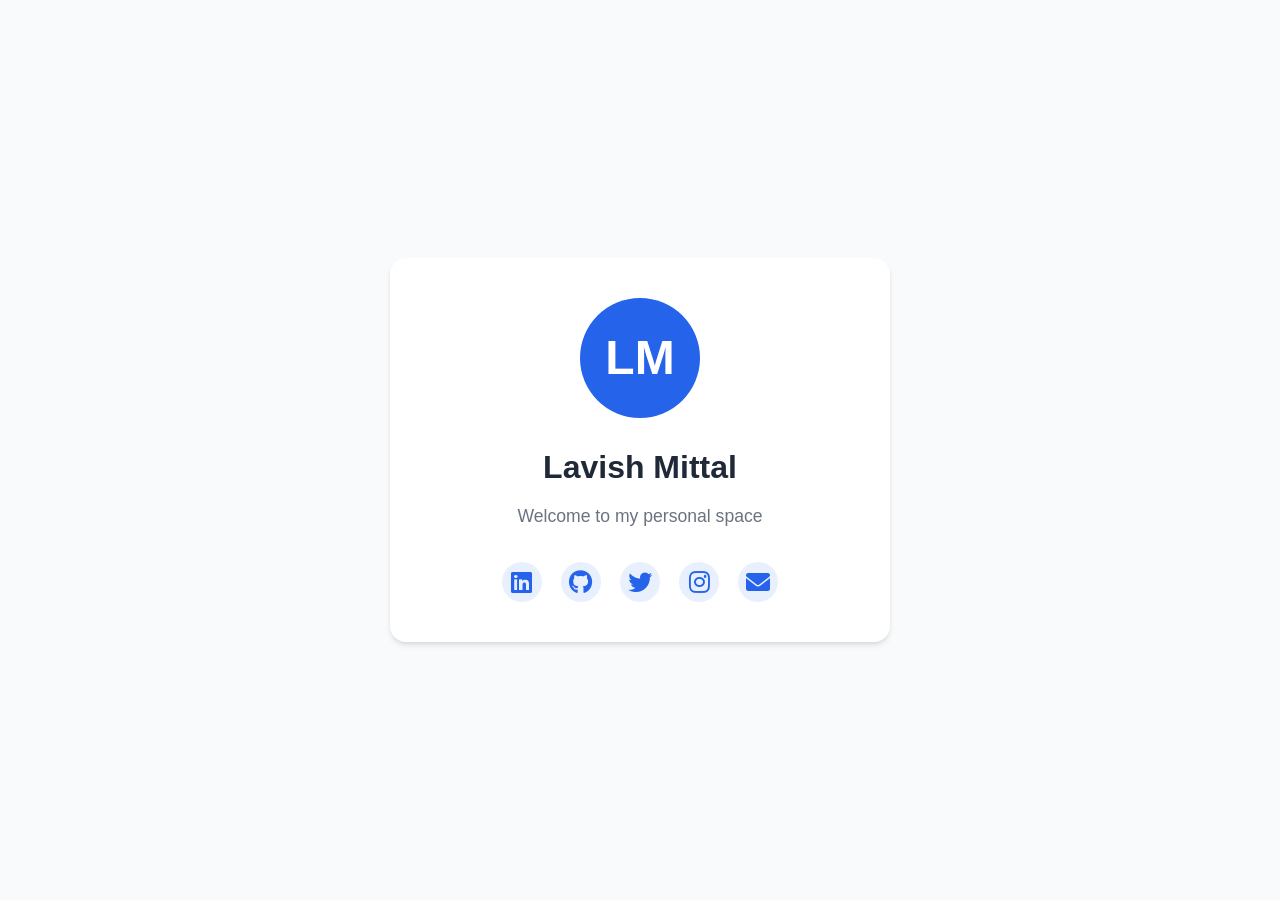
==== index.html @ 1aa544fd "Add files via upload" ====
<!DOCTYPE html>
<html lang="en">
<head>
    <meta charset="UTF-8">
    <meta name="viewport" content="width=device-width, initial-scale=1.0">
    <title>Lavish Mittal</title>
    <link rel="stylesheet" href="styles.css">
    <link rel="stylesheet" href="https://cdnjs.cloudflare.com/ajax/libs/font-awesome/6.0.0-beta3/css/all.min.css">
</head>
<body>
    <div class="container">
        <div class="profile">
            <div class="profile-pic">
                <!-- Add your profile picture here -->
                <div class="initials">LM</div>
            </div>
            <h1>Lavish Mittal</h1>
            <p class="tagline">Welcome to my personal space</p>
            
            <div class="social-links">
                <!-- Update these with your actual social media links -->
                <a href="https://linkedin.com/in/yourusername" target="_blank" class="social-link">
                    <i class="fab fa-linkedin"></i>
                </a>
                <a href="https://github.com/yourusername" target="_blank" class="social-link">
                    <i class="fab fa-github"></i>
                </a>
                <a href="https://twitter.com/yourusername" target="_blank" class="social-link">
                    <i class="fab fa-twitter"></i>
                </a>
                <a href="https://instagram.com/yourusername" target="_blank" class="social-link">
                    <i class="fab fa-instagram"></i>
                </a>
                <a href="mailto:your.email@example.com" class="social-link">
                    <i class="fas fa-envelope"></i>
                </a>
            </div>
        </div>
    </div>
</body>
</html>
---- styles.css ----
/* Base Styles */
:root {
    --primary-color: #2563eb;
    --text-color: #1f2937;
    --bg-color: #f9fafb;
    --card-bg: #ffffff;
    --shadow: 0 4px 6px -1px rgba(0, 0, 0, 0.1), 0 2px 4px -1px rgba(0, 0, 0, 0.06);
}

* {
    margin: 0;
    padding: 0;
    box-sizing: border-box;
}

body {
    font-family: 'Segoe UI', Tahoma, Geneva, Verdana, sans-serif;
    background-color: var(--bg-color);
    color: var(--text-color);
    line-height: 1.6;
    min-height: 100vh;
    display: flex;
    justify-content: center;
    align-items: center;
    padding: 1rem;
}

.container {
    width: 100%;
    max-width: 500px;
    margin: 0 auto;
}

/* Profile Section */
.profile {
    background: var(--card-bg);
    border-radius: 1rem;
    padding: 2.5rem;
    text-align: center;
    box-shadow: var(--shadow);
}

.profile-pic {
    width: 120px;
    height: 120px;
    margin: 0 auto 1.5rem;
    border-radius: 50%;
    background-color: var(--primary-color);
    display: flex;
    justify-content: center;
    align-items: center;
    color: white;
    font-size: 3rem;
    font-weight: bold;
}

h1 {
    font-size: 2rem;
    margin-bottom: 0.5rem;
    color: var(--text-color);
}

.tagline {
    color: #6b7280;
    margin-bottom: 2rem;
    font-size: 1.1rem;
}

/* Social Links */
.social-links {
    display: flex;
    justify-content: center;
    gap: 1.2rem;
    flex-wrap: wrap;
}

.social-link {
    color: var(--primary-color);
    font-size: 1.5rem;
    transition: transform 0.2s, color 0.2s;
    display: flex;
    align-items: center;
    justify-content: center;
    width: 2.5rem;
    height: 2.5rem;
    border-radius: 50%;
    background-color: rgba(37, 99, 235, 0.1);
    text-decoration: none;
}

.social-link:hover {
    color: white;
    background-color: var(--primary-color);
    transform: translateY(-3px);
}

/* Responsive Design */
@media (max-width: 600px) {
    .profile {
        padding: 2rem 1.5rem;
    }
    
    h1 {
        font-size: 1.75rem;
    }
    
    .social-link {
        font-size: 1.3rem;
        width: 2.2rem;
        height: 2.2rem;
    }
}
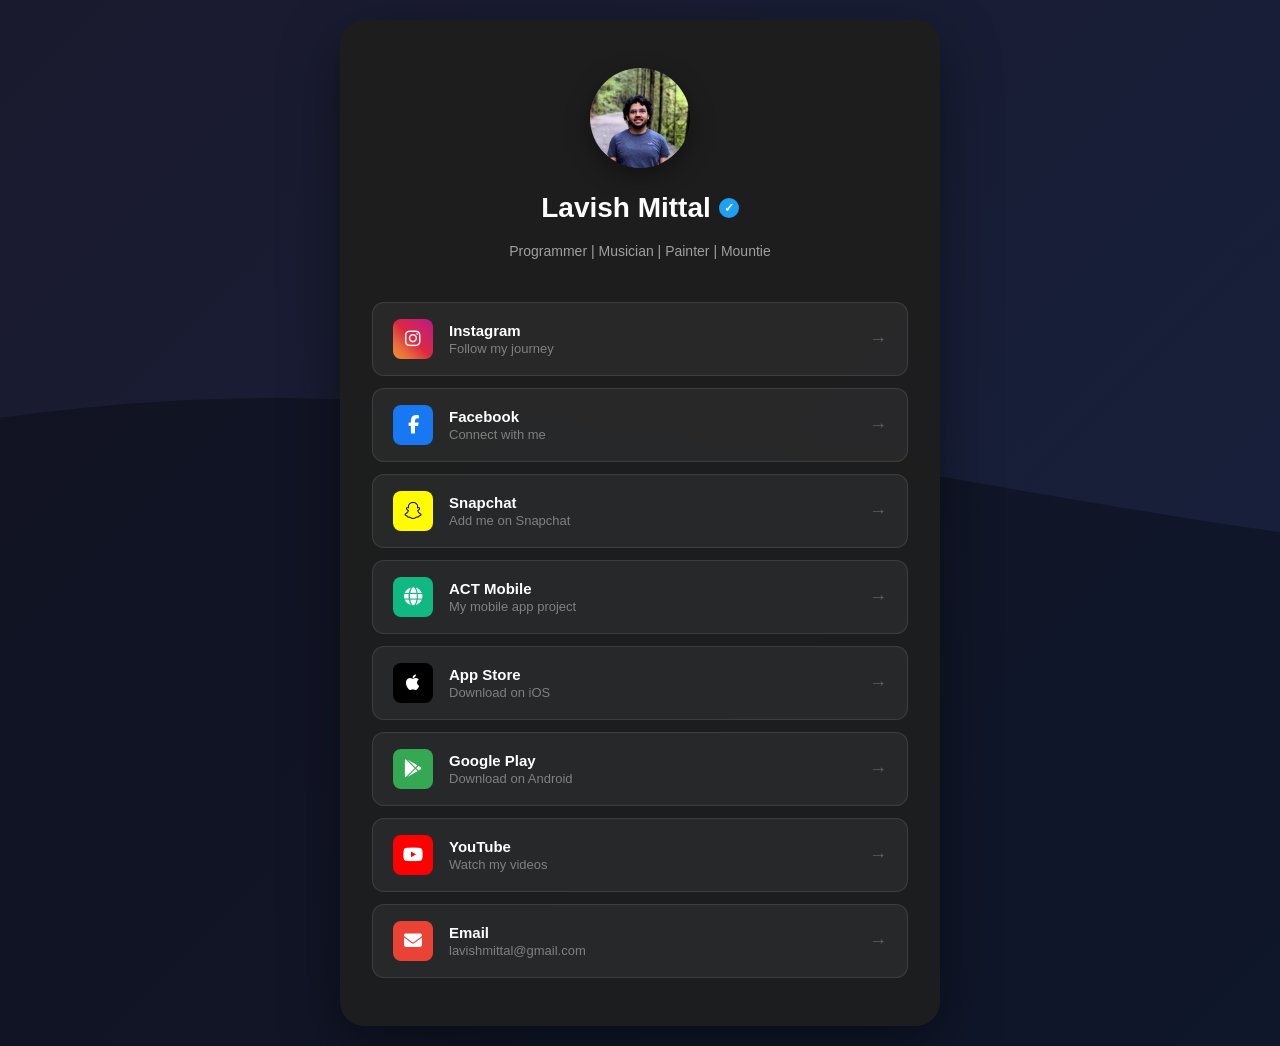
==== commit 2c643146: "Add files via upload" ====
--- a/index.html
+++ b/index.html
@@ -3,36 +3,296 @@
 <head>
     <meta charset="UTF-8">
     <meta name="viewport" content="width=device-width, initial-scale=1.0">
-    <title>Lavish Mittal</title>
-    <link rel="stylesheet" href="styles.css">
-    <link rel="stylesheet" href="https://cdnjs.cloudflare.com/ajax/libs/font-awesome/6.0.0-beta3/css/all.min.css">
+    <title>Lavish Mittal - Personal Site</title>
+    <link rel="stylesheet" href="https://cdnjs.cloudflare.com/ajax/libs/font-awesome/6.4.0/css/all.min.css">
+    <style>
+        * {
+            margin: 0;
+            padding: 0;
+            box-sizing: border-box;
+        }
+
+        body {
+            font-family: -apple-system, BlinkMacSystemFont, 'Segoe UI', Roboto, 'Helvetica Neue', Arial, sans-serif;
+            background: linear-gradient(135deg, #1a1a2e 0%, #16213e 100%);
+            min-height: 100vh;
+            display: flex;
+            justify-content: center;
+            align-items: center;
+            padding: 20px;
+            position: relative;
+            overflow: hidden;
+        }
+
+        body::before {
+            content: '';
+            position: absolute;
+            top: 0;
+            left: 0;
+            right: 0;
+            bottom: 0;
+            background: url('data:image/svg+xml,<svg xmlns="http://www.w3.org/2000/svg" viewBox="0 0 1440 320"><path fill="%23000000" fill-opacity="0.3" d="M0,96L48,112C96,128,192,160,288,160C384,160,480,128,576,122.7C672,117,768,139,864,154.7C960,171,1056,181,1152,165.3C1248,149,1344,107,1392,85.3L1440,64L1440,320L1392,320C1344,320,1248,320,1152,320C1056,320,960,320,864,320C768,320,672,320,576,320C480,320,384,320,288,320C192,320,96,320,48,320L0,320Z"></path></svg>') no-repeat bottom;
+            background-size: cover;
+        }
+
+        .container {
+            position: relative;
+            z-index: 1;
+            max-width: 600px;
+            width: 100%;
+        }
+
+        .card {
+            background: rgba(30, 30, 30, 0.95);
+            backdrop-filter: blur(10px);
+            border-radius: 24px;
+            padding: 48px 32px;
+            box-shadow: 0 20px 60px rgba(0, 0, 0, 0.4);
+            position: relative;
+        }
+
+        .close-btn {
+            display: none;
+        }
+
+        .profile-section {
+            text-align: center;
+            margin-bottom: 40px;
+        }
+
+        .profile-image {
+            width: 100px;
+            height: 100px;
+            border-radius: 50%;
+            margin: 0 auto 24px;
+            box-shadow: 0 8px 24px rgba(0, 0, 0, 0.4);
+            overflow: hidden;
+        }
+
+        .profile-image img {
+            width: 100%;
+            height: 100%;
+            object-fit: cover;
+        }
+
+        .profile-name {
+            display: flex;
+            align-items: center;
+            justify-content: center;
+            gap: 8px;
+            margin-bottom: 16px;
+        }
+
+        .profile-name h1 {
+            color: #ffffff;
+            font-size: 28px;
+            font-weight: 600;
+        }
+
+        .verified-badge {
+            width: 20px;
+            height: 20px;
+            background: #1da1f2;
+            border-radius: 50%;
+            display: flex;
+            align-items: center;
+            justify-content: center;
+            font-size: 12px;
+        }
+
+        .verified-badge::after {
+            content: '✓';
+            color: white;
+            font-weight: bold;
+        }
+
+        .profile-bio {
+            color: #a0a0a0;
+            font-size: 14px;
+            line-height: 1.6;
+            max-width: 380px;
+            margin: 0 auto;
+        }
+
+        .links-section {
+            display: flex;
+            flex-direction: column;
+            gap: 12px;
+        }
+
+        .link-item {
+            background: rgba(255, 255, 255, 0.05);
+            border: 1px solid rgba(255, 255, 255, 0.1);
+            border-radius: 12px;
+            padding: 16px 20px;
+            display: flex;
+            align-items: center;
+            gap: 16px;
+            text-decoration: none;
+            transition: all 0.3s ease;
+            position: relative;
+            overflow: hidden;
+        }
+
+        .link-item:hover {
+            background: rgba(255, 255, 255, 0.1);
+            border-color: rgba(255, 255, 255, 0.2);
+            transform: translateY(-2px);
+        }
+
+        .link-icon {
+            width: 40px;
+            height: 40px;
+            border-radius: 8px;
+            display: flex;
+            align-items: center;
+            justify-content: center;
+            flex-shrink: 0;
+            font-size: 18px;
+            color: white;
+        }
+
+        .link-content {
+            flex: 1;
+        }
+
+        .link-title {
+            color: #ffffff;
+            font-size: 15px;
+            font-weight: 600;
+            margin-bottom: 2px;
+        }
+
+        .link-description {
+            color: #808080;
+            font-size: 13px;
+        }
+
+        .link-arrow {
+            color: #606060;
+            font-size: 18px;
+            transition: transform 0.3s ease;
+        }
+
+        .link-item:hover .link-arrow {
+            transform: translateX(4px);
+            color: #a0a0a0;
+        }
+
+        /* Icon colors */
+        .icon-instagram { background: linear-gradient(45deg, #f09433 0%, #e6683c 25%, #dc2743 50%, #cc2366 75%, #bc1888 100%); }
+        .icon-facebook { background: #1877f2; }
+        .icon-snapchat { background: #fffc00; color: #000 !important; }
+        .icon-website { background: #10b981; }
+        .icon-appstore { background: #000000; }
+        .icon-playstore { background: #34a853; }
+        .icon-youtube { background: #ff0000; }
+        .icon-email { background: #ea4335; }
+
+        @media (max-width: 600px) {
+            .card {
+                padding: 40px 24px;
+            }
+
+            .profile-name h1 {
+                font-size: 24px;
+            }
+
+            .profile-bio {
+                font-size: 13px;
+            }
+        }
+    </style>
 </head>
 <body>
     <div class="container">
-        <div class="profile">
-            <div class="profile-pic">
-                <!-- Add your profile picture here -->
-                <div class="initials">LM</div>
+        <div class="card">
+            <div class="close-btn"></div>
+            
+            <div class="profile-section">
+                <div class="profile-image">
+                    <img src="lav.jpg" alt="Lavish Mittal">
+                </div>
+                <div class="profile-name">
+                    <h1>Lavish Mittal</h1>
+                    <div class="verified-badge"></div>
+                </div>
+                <p class="profile-bio">
+                    Programmer | Musician | Painter | Mountie
+                </p>
             </div>
-            <h1>Lavish Mittal</h1>
-            <p class="tagline">Welcome to my personal space</p>
-            
-            <div class="social-links">
-                <!-- Update these with your actual social media links -->
-                <a href="https://linkedin.com/in/yourusername" target="_blank" class="social-link">
-                    <i class="fab fa-linkedin"></i>
-                </a>
-                <a href="https://github.com/yourusername" target="_blank" class="social-link">
-                    <i class="fab fa-github"></i>
-                </a>
-                <a href="https://twitter.com/yourusername" target="_blank" class="social-link">
-                    <i class="fab fa-twitter"></i>
-                </a>
-                <a href="https://instagram.com/yourusername" target="_blank" class="social-link">
-                    <i class="fab fa-instagram"></i>
-                </a>
-                <a href="mailto:your.email@example.com" class="social-link">
-                    <i class="fas fa-envelope"></i>
+
+            <div class="links-section">
+                <a href="https://instagram.com/lavishmittal" target="_blank" class="link-item">
+                    <div class="link-icon icon-instagram"><i class="fab fa-instagram"></i></div>
+                    <div class="link-content">
+                        <div class="link-title">Instagram</div>
+                        <div class="link-description">Follow my journey</div>
+                    </div>
+                    <div class="link-arrow">→</div>
+                </a>
+
+                <a href="https://facebook.com/lavishlyaesthetic" target="_blank" class="link-item">
+                    <div class="link-icon icon-facebook"><i class="fab fa-facebook-f"></i></div>
+                    <div class="link-content">
+                        <div class="link-title">Facebook</div>
+                        <div class="link-description">Connect with me</div>
+                    </div>
+                    <div class="link-arrow">→</div>
+                </a>
+
+                <a href="https://snapchat.com/add/lavishmittal" target="_blank" class="link-item">
+                    <div class="link-icon icon-snapchat"><i class="fab fa-snapchat-ghost"></i></div>
+                    <div class="link-content">
+                        <div class="link-title">Snapchat</div>
+                        <div class="link-description">Add me on Snapchat</div>
+                    </div>
+                    <div class="link-arrow">→</div>
+                </a>
+
+                <a href="https://actmobile.ca" target="_blank" class="link-item">
+                    <div class="link-icon icon-website"><i class="fas fa-globe"></i></div>
+                    <div class="link-content">
+                        <div class="link-title">ACT Mobile</div>
+                        <div class="link-description">My mobile app project</div>
+                    </div>
+                    <div class="link-arrow">→</div>
+                </a>
+
+                <a href="https://apps.apple.com/app/actmobile" target="_blank" class="link-item">
+                    <div class="link-icon icon-appstore"><i class="fab fa-apple"></i></div>
+                    <div class="link-content">
+                        <div class="link-title">App Store</div>
+                        <div class="link-description">Download on iOS</div>
+                    </div>
+                    <div class="link-arrow">→</div>
+                </a>
+
+                <a href="https://play.google.com/store/apps/details?id=ca.actmobile" target="_blank" class="link-item">
+                    <div class="link-icon icon-playstore"><i class="fab fa-google-play"></i></div>
+                    <div class="link-content">
+                        <div class="link-title">Google Play</div>
+                        <div class="link-description">Download on Android</div>
+                    </div>
+                    <div class="link-arrow">→</div>
+                </a>
+
+                <a href="https://youtube.com/@lavishmittal" target="_blank" class="link-item">
+                    <div class="link-icon icon-youtube"><i class="fab fa-youtube"></i></div>
+                    <div class="link-content">
+                        <div class="link-title">YouTube</div>
+                        <div class="link-description">Watch my videos</div>
+                    </div>
+                    <div class="link-arrow">→</div>
+                </a>
+
+                <a href="mailto:lavishmittal@gmail.com" class="link-item">
+                    <div class="link-icon icon-email"><i class="fas fa-envelope"></i></div>
+                    <div class="link-content">
+                        <div class="link-title">Email</div>
+                        <div class="link-description">lavishmittal@gmail.com</div>
+                    </div>
+                    <div class="link-arrow">→</div>
                 </a>
             </div>
         </div>
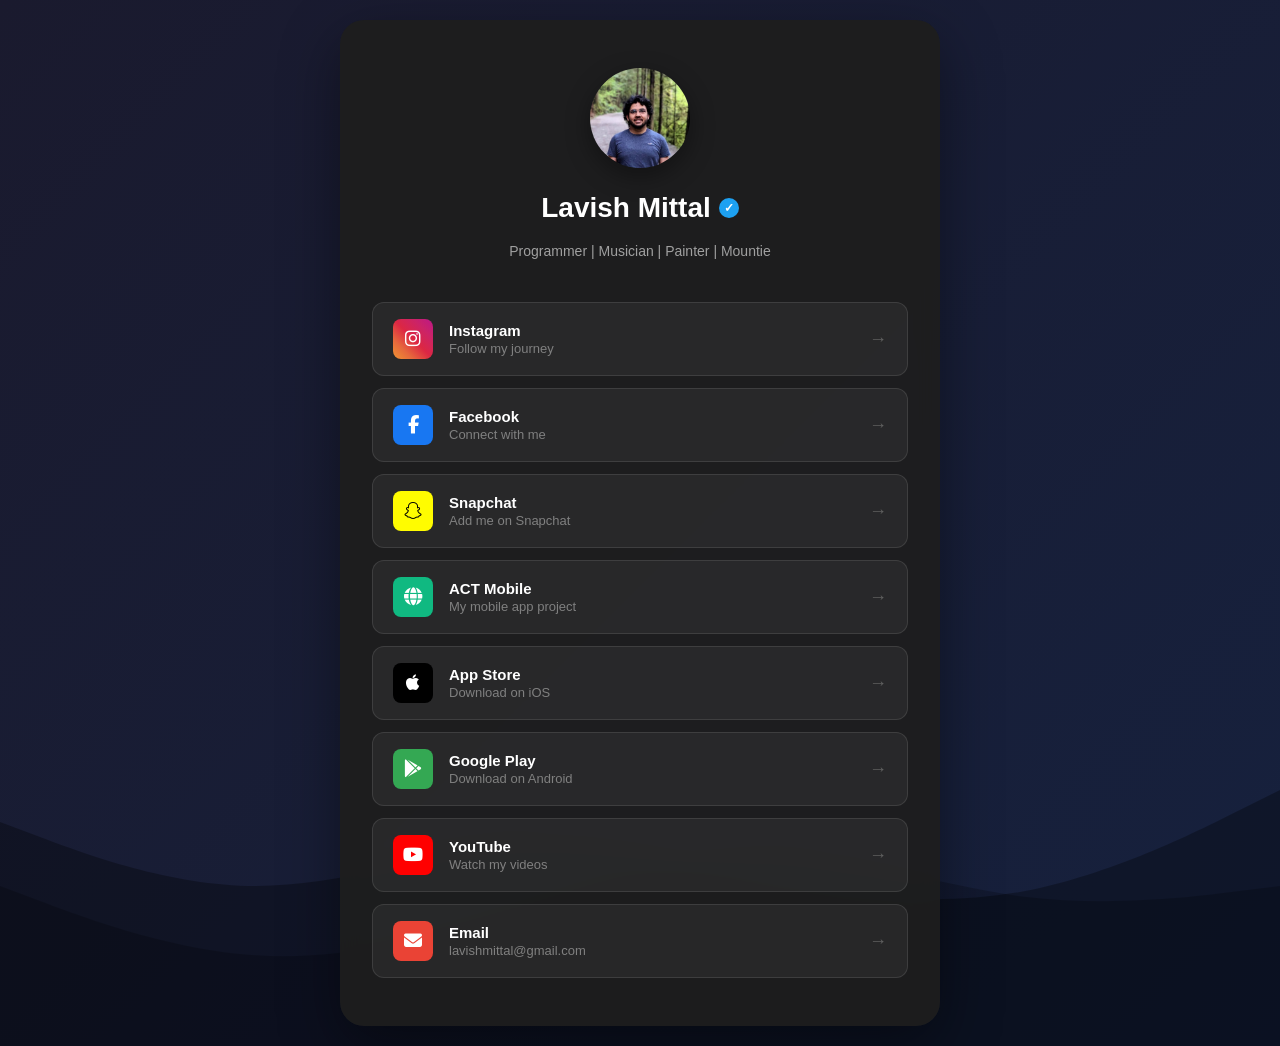
==== commit e759fead: "Add files via upload" ====
--- a/index.html
+++ b/index.html
@@ -24,15 +24,53 @@
             overflow: hidden;
         }
 
-        body::before {
+        body::before,
+        body::after {
             content: '';
             position: absolute;
-            top: 0;
             left: 0;
             right: 0;
             bottom: 0;
-            background: url('data:image/svg+xml,<svg xmlns="http://www.w3.org/2000/svg" viewBox="0 0 1440 320"><path fill="%23000000" fill-opacity="0.3" d="M0,96L48,112C96,128,192,160,288,160C384,160,480,128,576,122.7C672,117,768,139,864,154.7C960,171,1056,181,1152,165.3C1248,149,1344,107,1392,85.3L1440,64L1440,320L1392,320C1344,320,1248,320,1152,320C1056,320,960,320,864,320C768,320,672,320,576,320C480,320,384,320,288,320C192,320,96,320,48,320L0,320Z"></path></svg>') no-repeat bottom;
-            background-size: cover;
+            height: 320px;
+            background-size: 200% 100%;
+            opacity: 0.3;
+        }
+
+        body::before {
+            background: url('data:image/svg+xml,<svg xmlns="http://www.w3.org/2000/svg" viewBox="0 0 1440 320" preserveAspectRatio="none"><path fill="%23000000" d="M0,96L48,112C96,128,192,160,288,160C384,160,480,128,576,122.7C672,117,768,139,864,154.7C960,171,1056,181,1152,165.3C1248,149,1344,107,1392,85.3L1440,64L1440,320L1392,320C1344,320,1248,320,1152,320C1056,320,960,320,864,320C768,320,672,320,576,320C480,320,384,320,288,320C192,320,96,320,48,320L0,320Z"></path></svg>') repeat-x bottom;
+            animation: wave-flow 20s ease-in-out infinite, wave-rise 8s ease-in-out infinite;
+            z-index: 0;
+        }
+
+        body::after {
+            background: url('data:image/svg+xml,<svg xmlns="http://www.w3.org/2000/svg" viewBox="0 0 1440 320" preserveAspectRatio="none"><path fill="%23000000" d="M0,160L48,176C96,192,192,224,288,229.3C384,235,480,213,576,186.7C672,160,768,128,864,128C960,128,1056,160,1152,170.7C1248,181,1344,171,1392,165.3L1440,160L1440,320L1392,320C1344,320,1248,320,1152,320C1056,320,960,320,864,320C768,320,672,320,576,320C480,320,384,320,288,320C192,320,96,320,48,320L0,320Z"></path></svg>') repeat-x bottom;
+            animation: wave-flow 15s ease-in-out infinite reverse, wave-rise 6s ease-in-out infinite 1s;
+            opacity: 0.2;
+            z-index: 0;
+        }
+
+        @keyframes wave-flow {
+            0%, 100% {
+                background-position: 0% 0%;
+            }
+            50% {
+                background-position: 100% 0%;
+            }
+        }
+
+        @keyframes wave-rise {
+            0%, 100% {
+                transform: translateY(0) scaleY(1);
+            }
+            25% {
+                transform: translateY(-15px) scaleY(1.05);
+            }
+            50% {
+                transform: translateY(-8px) scaleY(0.98);
+            }
+            75% {
+                transform: translateY(-20px) scaleY(1.08);
+            }
         }
 
         .container {
@@ -49,6 +87,16 @@
             padding: 48px 32px;
             box-shadow: 0 20px 60px rgba(0, 0, 0, 0.4);
             position: relative;
+            animation: card-entrance 0.8s ease-out forwards;
+            opacity: 0;
+            transform: translateY(30px);
+        }
+
+        @keyframes card-entrance {
+            to {
+                opacity: 1;
+                transform: translateY(0);
+            }
         }
 
         .close-btn {
@@ -58,6 +106,14 @@
         .profile-section {
             text-align: center;
             margin-bottom: 40px;
+            animation: fade-in 0.6s ease-out 0.3s forwards;
+            opacity: 0;
+        }
+
+        @keyframes fade-in {
+            to {
+                opacity: 1;
+            }
         }
 
         .profile-image {
@@ -121,6 +177,28 @@
         }
 
         .link-item {
+            animation: slide-in 0.5s ease-out forwards;
+            opacity: 0;
+            transform: translateX(-20px);
+        }
+
+        .link-item:nth-child(1) { animation-delay: 0.4s; }
+        .link-item:nth-child(2) { animation-delay: 0.5s; }
+        .link-item:nth-child(3) { animation-delay: 0.6s; }
+        .link-item:nth-child(4) { animation-delay: 0.7s; }
+        .link-item:nth-child(5) { animation-delay: 0.8s; }
+        .link-item:nth-child(6) { animation-delay: 0.9s; }
+        .link-item:nth-child(7) { animation-delay: 1.0s; }
+        .link-item:nth-child(8) { animation-delay: 1.1s; }
+
+        @keyframes slide-in {
+            to {
+                opacity: 1;
+                transform: translateX(0);
+            }
+        }
+
+        .link-item {
             background: rgba(255, 255, 255, 0.05);
             border: 1px solid rgba(255, 255, 255, 0.1);
             border-radius: 12px;
@@ -132,6 +210,9 @@
             transition: all 0.3s ease;
             position: relative;
             overflow: hidden;
+            animation: slide-in 0.5s ease-out forwards;
+            opacity: 0;
+            transform: translateX(-20px);
         }
 
         .link-item:hover {
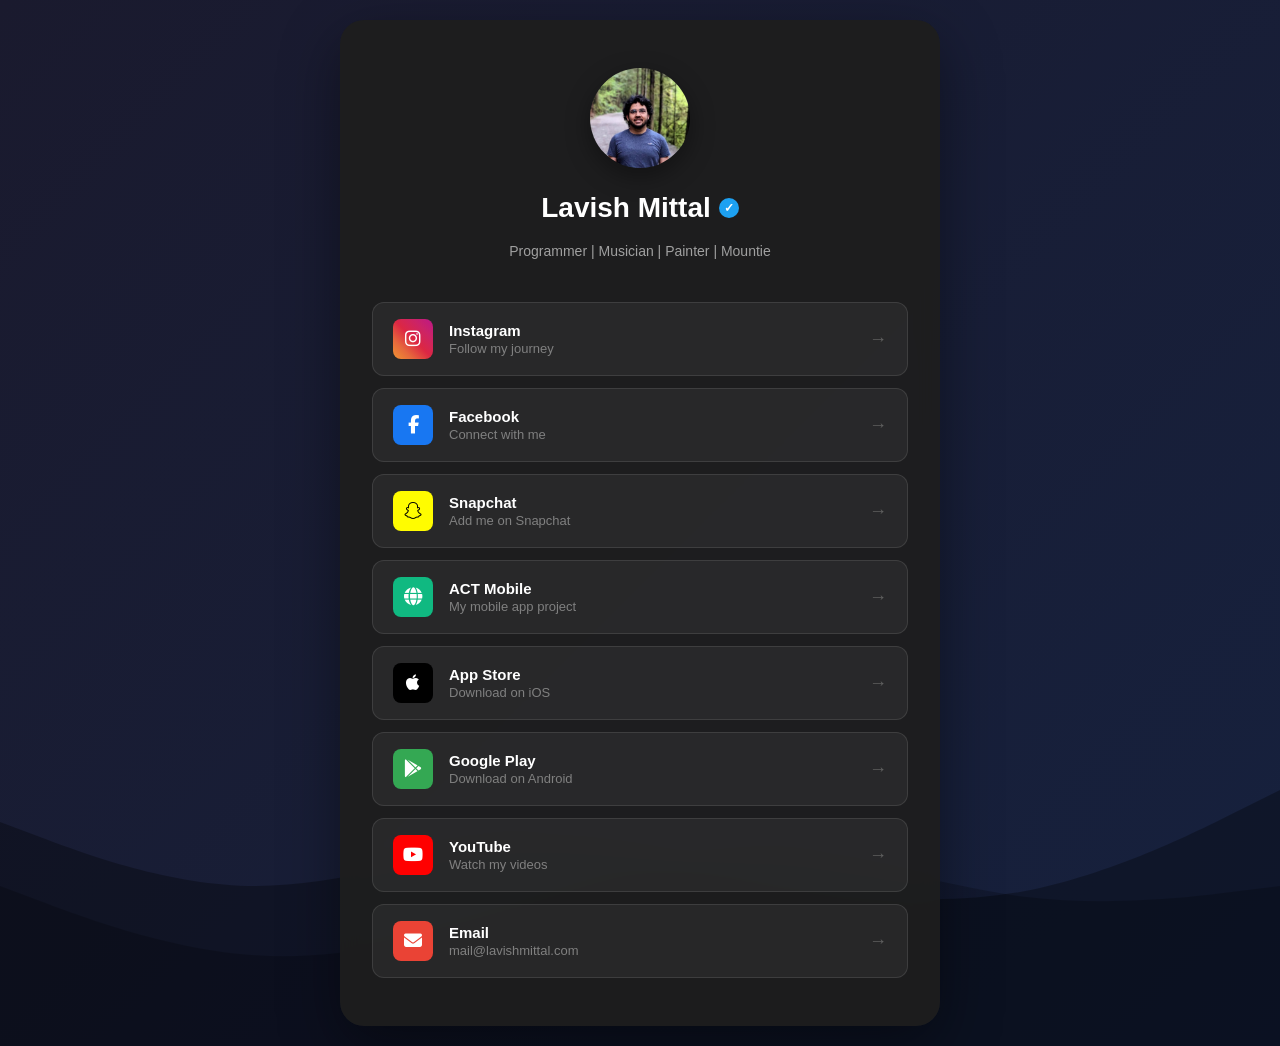
==== commit b9604477: "Update index.html" ====
--- a/index.html
+++ b/index.html
@@ -367,11 +367,11 @@
                     <div class="link-arrow">→</div>
                 </a>
 
-                <a href="mailto:lavishmittal@gmail.com" class="link-item">
+                <a href="mailto:mail@lavishmittal.com" class="link-item">
                     <div class="link-icon icon-email"><i class="fas fa-envelope"></i></div>
                     <div class="link-content">
                         <div class="link-title">Email</div>
-                        <div class="link-description">lavishmittal@gmail.com</div>
+                        <div class="link-description">mail@lavishmittal.com</div>
                     </div>
                     <div class="link-arrow">→</div>
                 </a>
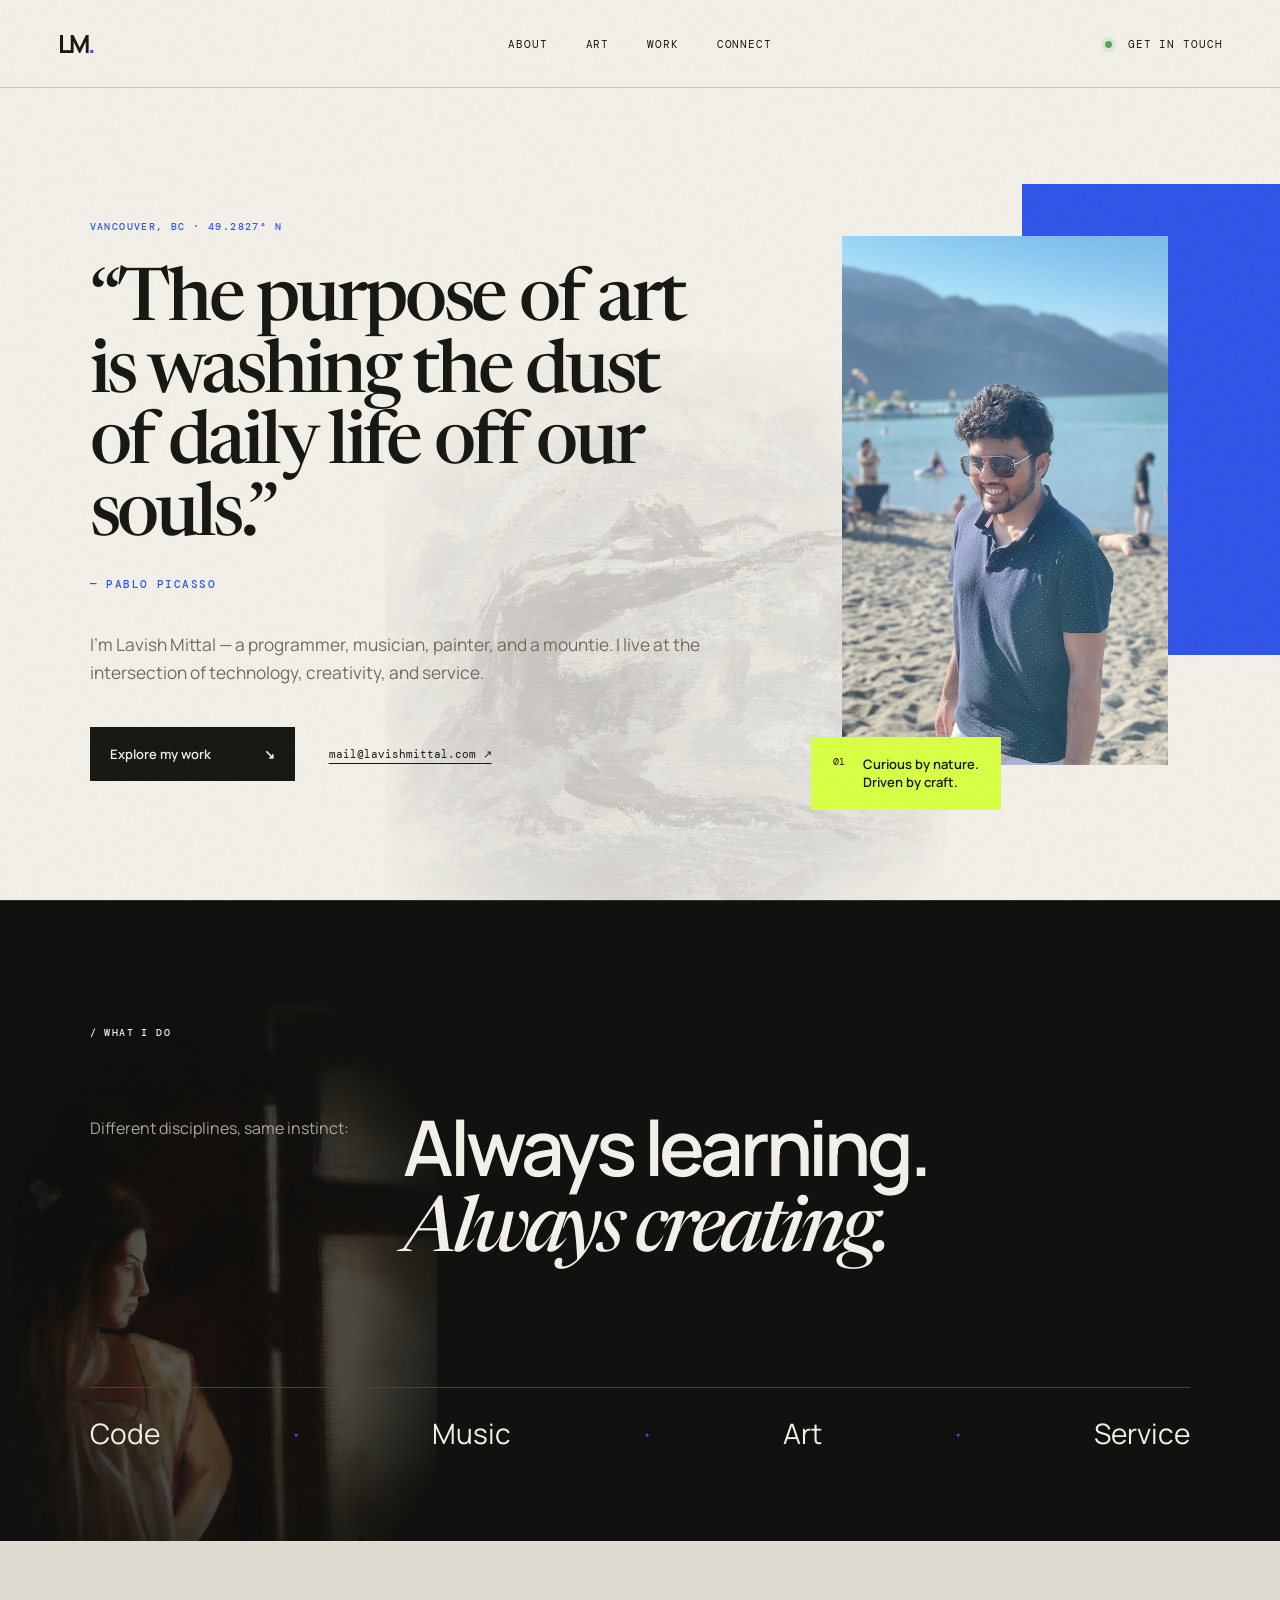
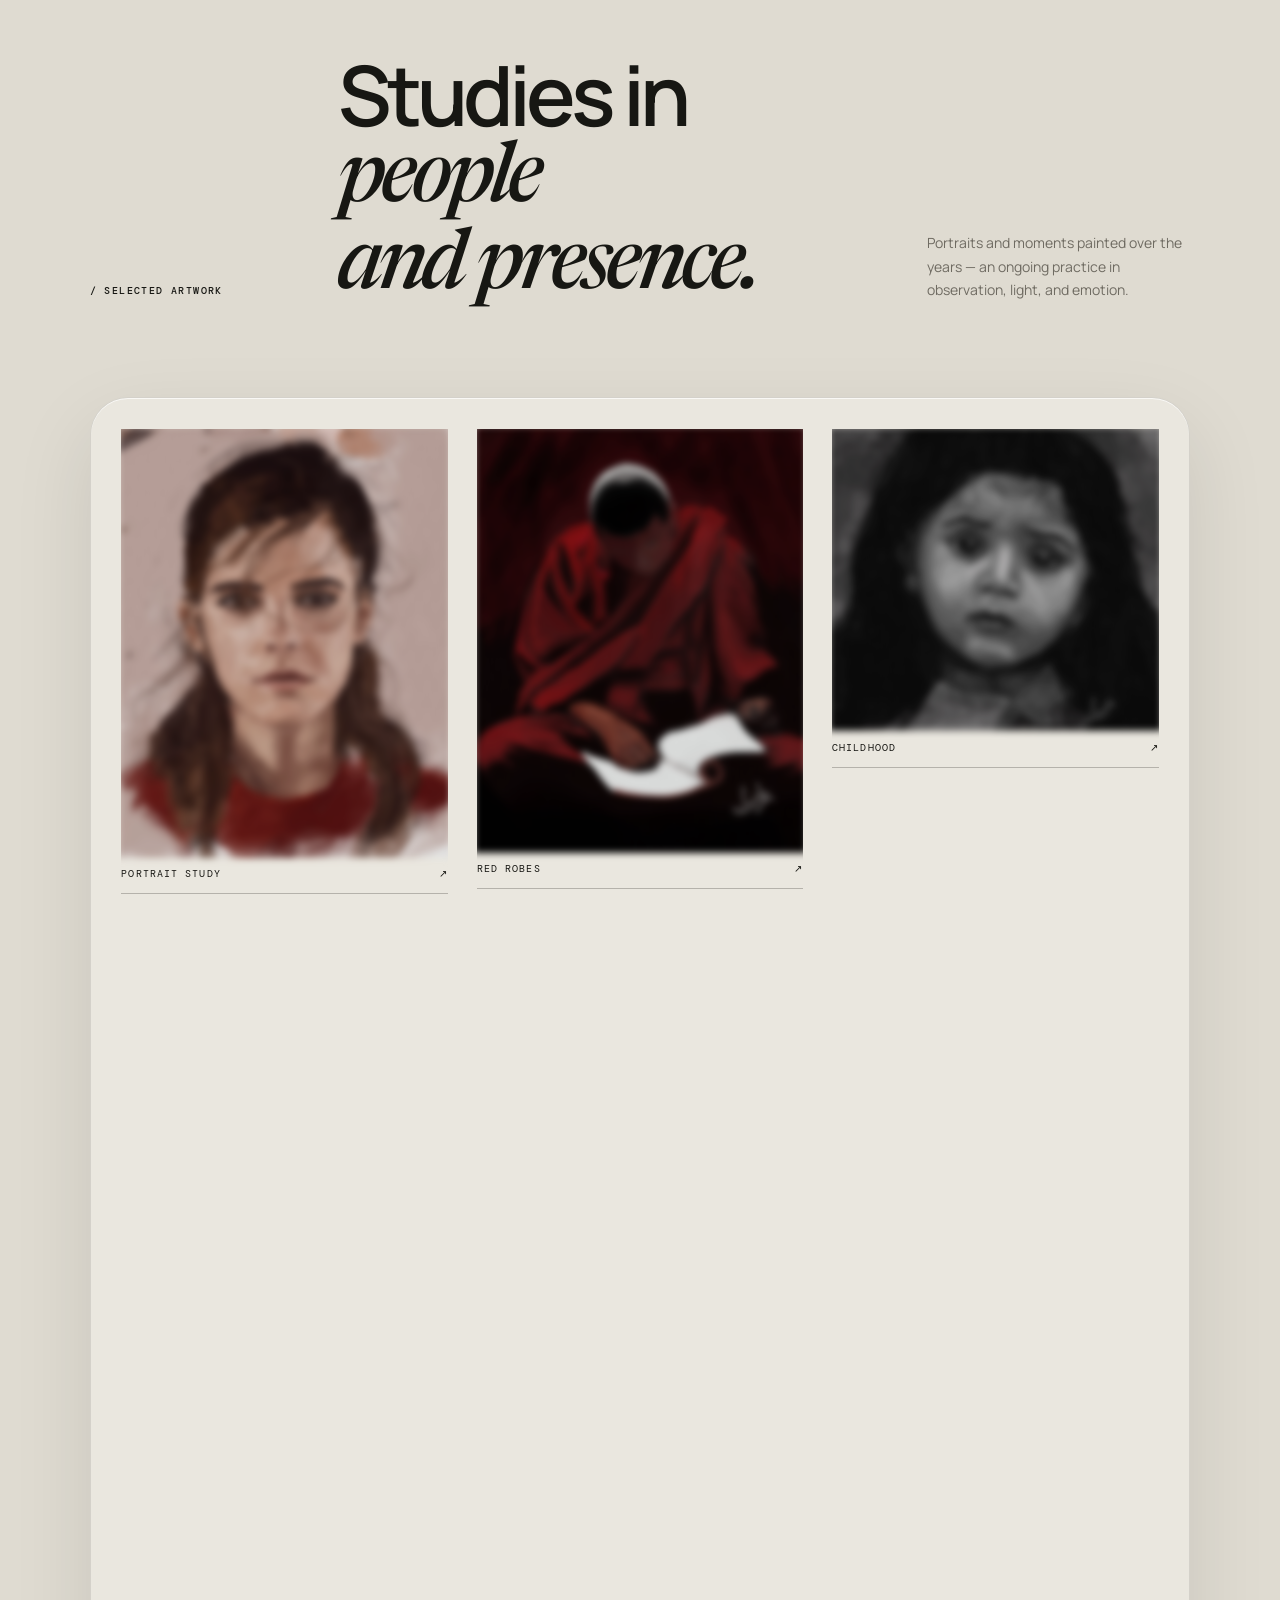
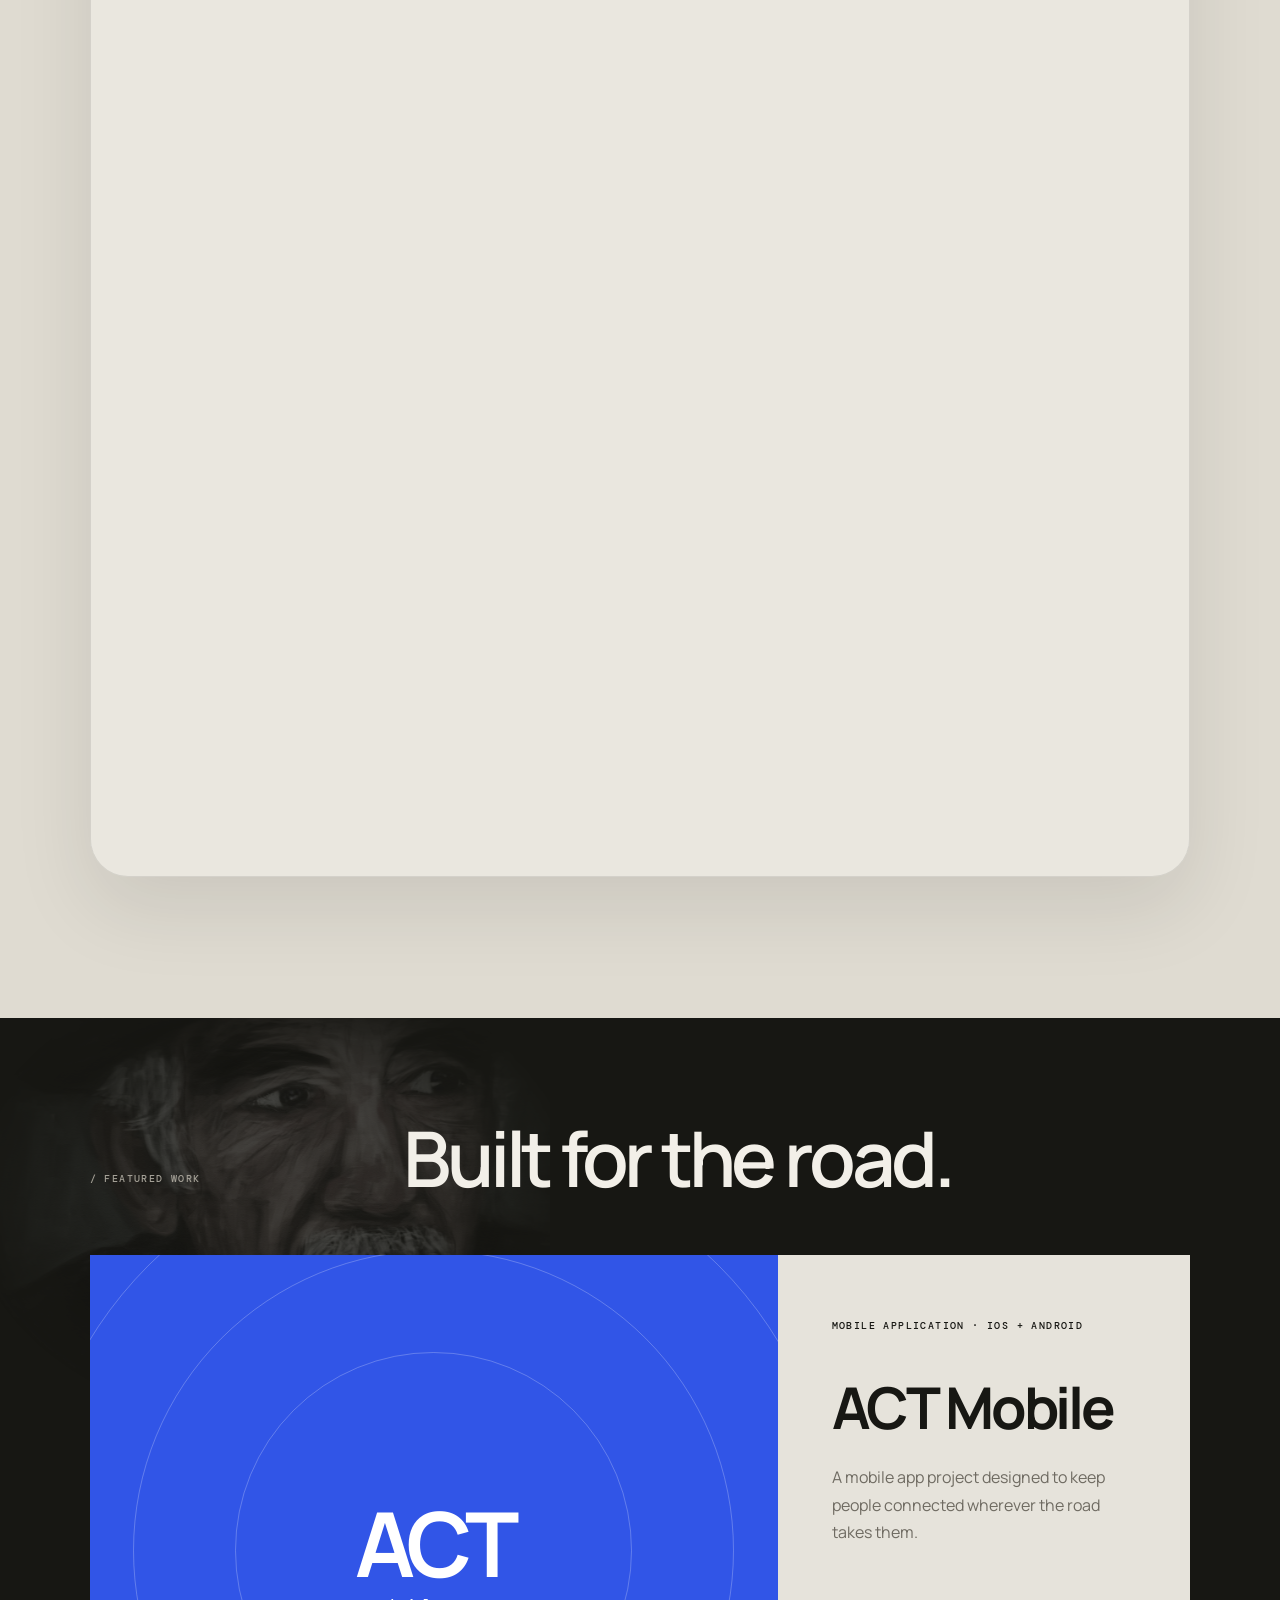
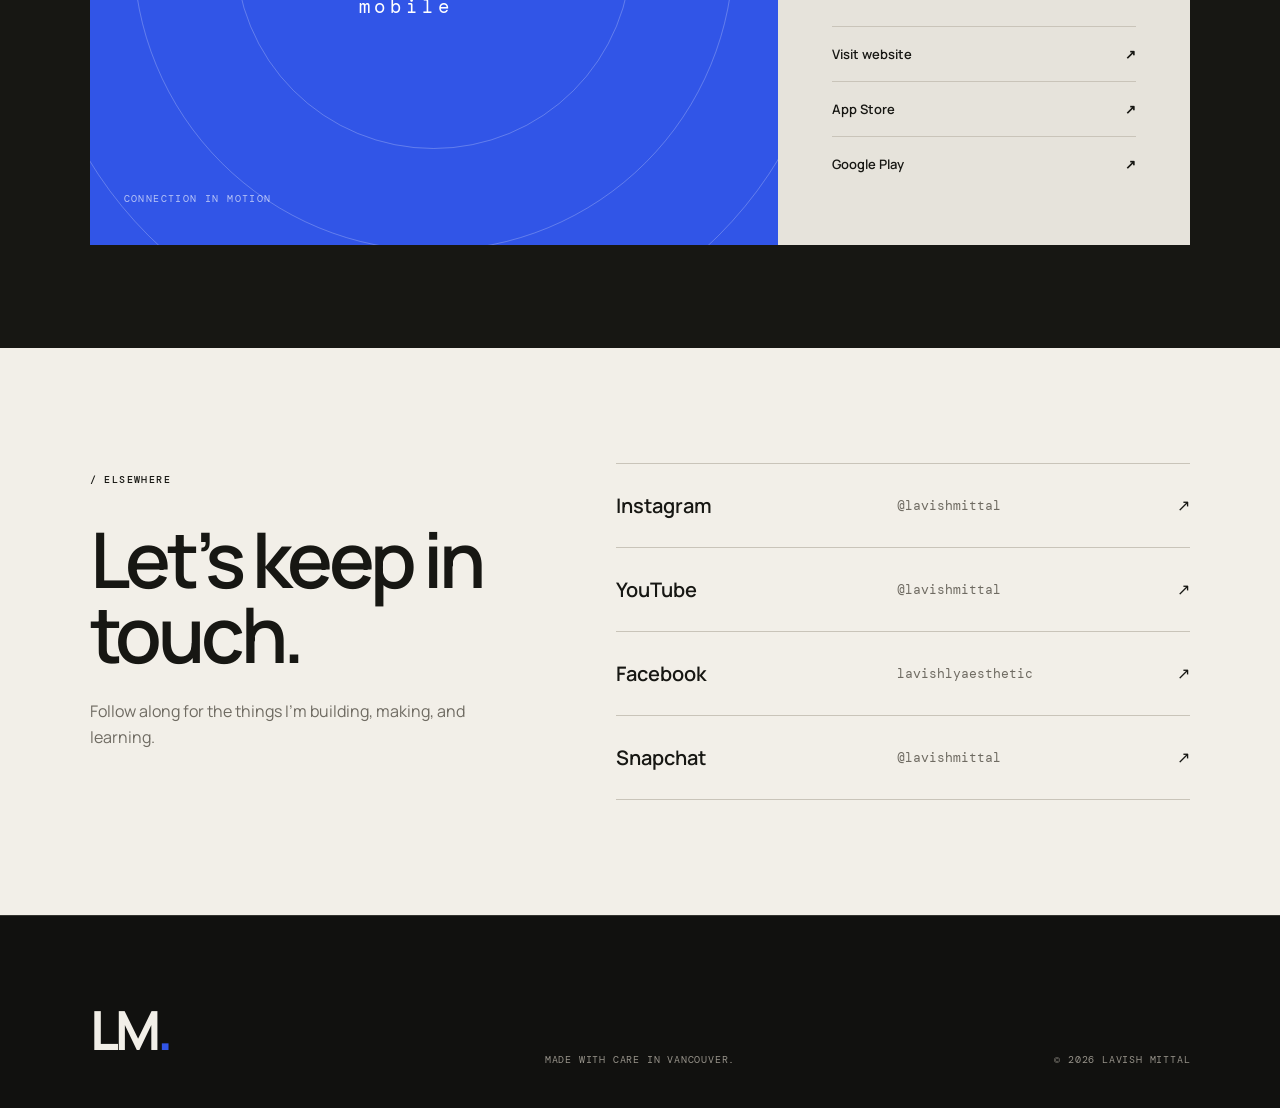
==== commit 338822e4: "new version" ====
--- a/index.html
+++ b/index.html
@@ -1,382 +1,217 @@
-<!DOCTYPE html>
+<!doctype html>
 <html lang="en">
 <head>
-    <meta charset="UTF-8">
-    <meta name="viewport" content="width=device-width, initial-scale=1.0">
-    <title>Lavish Mittal - Personal Site</title>
-    <link rel="stylesheet" href="https://cdnjs.cloudflare.com/ajax/libs/font-awesome/6.4.0/css/all.min.css">
-    <style>
-        * {
-            margin: 0;
-            padding: 0;
-            box-sizing: border-box;
-        }
-
-        body {
-            font-family: -apple-system, BlinkMacSystemFont, 'Segoe UI', Roboto, 'Helvetica Neue', Arial, sans-serif;
-            background: linear-gradient(135deg, #1a1a2e 0%, #16213e 100%);
-            min-height: 100vh;
-            display: flex;
-            justify-content: center;
-            align-items: center;
-            padding: 20px;
-            position: relative;
-            overflow: hidden;
-        }
-
-        body::before,
-        body::after {
-            content: '';
-            position: absolute;
-            left: 0;
-            right: 0;
-            bottom: 0;
-            height: 320px;
-            background-size: 200% 100%;
-            opacity: 0.3;
-        }
-
-        body::before {
-            background: url('data:image/svg+xml,<svg xmlns="http://www.w3.org/2000/svg" viewBox="0 0 1440 320" preserveAspectRatio="none"><path fill="%23000000" d="M0,96L48,112C96,128,192,160,288,160C384,160,480,128,576,122.7C672,117,768,139,864,154.7C960,171,1056,181,1152,165.3C1248,149,1344,107,1392,85.3L1440,64L1440,320L1392,320C1344,320,1248,320,1152,320C1056,320,960,320,864,320C768,320,672,320,576,320C480,320,384,320,288,320C192,320,96,320,48,320L0,320Z"></path></svg>') repeat-x bottom;
-            animation: wave-flow 20s ease-in-out infinite, wave-rise 8s ease-in-out infinite;
-            z-index: 0;
-        }
-
-        body::after {
-            background: url('data:image/svg+xml,<svg xmlns="http://www.w3.org/2000/svg" viewBox="0 0 1440 320" preserveAspectRatio="none"><path fill="%23000000" d="M0,160L48,176C96,192,192,224,288,229.3C384,235,480,213,576,186.7C672,160,768,128,864,128C960,128,1056,160,1152,170.7C1248,181,1344,171,1392,165.3L1440,160L1440,320L1392,320C1344,320,1248,320,1152,320C1056,320,960,320,864,320C768,320,672,320,576,320C480,320,384,320,288,320C192,320,96,320,48,320L0,320Z"></path></svg>') repeat-x bottom;
-            animation: wave-flow 15s ease-in-out infinite reverse, wave-rise 6s ease-in-out infinite 1s;
-            opacity: 0.2;
-            z-index: 0;
-        }
-
-        @keyframes wave-flow {
-            0%, 100% {
-                background-position: 0% 0%;
-            }
-            50% {
-                background-position: 100% 0%;
-            }
-        }
-
-        @keyframes wave-rise {
-            0%, 100% {
-                transform: translateY(0) scaleY(1);
-            }
-            25% {
-                transform: translateY(-15px) scaleY(1.05);
-            }
-            50% {
-                transform: translateY(-8px) scaleY(0.98);
-            }
-            75% {
-                transform: translateY(-20px) scaleY(1.08);
-            }
-        }
-
-        .container {
-            position: relative;
-            z-index: 1;
-            max-width: 600px;
-            width: 100%;
-        }
-
-        .card {
-            background: rgba(30, 30, 30, 0.95);
-            backdrop-filter: blur(10px);
-            border-radius: 24px;
-            padding: 48px 32px;
-            box-shadow: 0 20px 60px rgba(0, 0, 0, 0.4);
-            position: relative;
-            animation: card-entrance 0.8s ease-out forwards;
-            opacity: 0;
-            transform: translateY(30px);
-        }
-
-        @keyframes card-entrance {
-            to {
-                opacity: 1;
-                transform: translateY(0);
-            }
-        }
-
-        .close-btn {
-            display: none;
-        }
-
-        .profile-section {
-            text-align: center;
-            margin-bottom: 40px;
-            animation: fade-in 0.6s ease-out 0.3s forwards;
-            opacity: 0;
-        }
-
-        @keyframes fade-in {
-            to {
-                opacity: 1;
-            }
-        }
-
-        .profile-image {
-            width: 100px;
-            height: 100px;
-            border-radius: 50%;
-            margin: 0 auto 24px;
-            box-shadow: 0 8px 24px rgba(0, 0, 0, 0.4);
-            overflow: hidden;
-        }
-
-        .profile-image img {
-            width: 100%;
-            height: 100%;
-            object-fit: cover;
-        }
-
-        .profile-name {
-            display: flex;
-            align-items: center;
-            justify-content: center;
-            gap: 8px;
-            margin-bottom: 16px;
-        }
-
-        .profile-name h1 {
-            color: #ffffff;
-            font-size: 28px;
-            font-weight: 600;
-        }
-
-        .verified-badge {
-            width: 20px;
-            height: 20px;
-            background: #1da1f2;
-            border-radius: 50%;
-            display: flex;
-            align-items: center;
-            justify-content: center;
-            font-size: 12px;
-        }
-
-        .verified-badge::after {
-            content: '✓';
-            color: white;
-            font-weight: bold;
-        }
-
-        .profile-bio {
-            color: #a0a0a0;
-            font-size: 14px;
-            line-height: 1.6;
-            max-width: 380px;
-            margin: 0 auto;
-        }
-
-        .links-section {
-            display: flex;
-            flex-direction: column;
-            gap: 12px;
-        }
-
-        .link-item {
-            animation: slide-in 0.5s ease-out forwards;
-            opacity: 0;
-            transform: translateX(-20px);
-        }
-
-        .link-item:nth-child(1) { animation-delay: 0.4s; }
-        .link-item:nth-child(2) { animation-delay: 0.5s; }
-        .link-item:nth-child(3) { animation-delay: 0.6s; }
-        .link-item:nth-child(4) { animation-delay: 0.7s; }
-        .link-item:nth-child(5) { animation-delay: 0.8s; }
-        .link-item:nth-child(6) { animation-delay: 0.9s; }
-        .link-item:nth-child(7) { animation-delay: 1.0s; }
-        .link-item:nth-child(8) { animation-delay: 1.1s; }
-
-        @keyframes slide-in {
-            to {
-                opacity: 1;
-                transform: translateX(0);
-            }
-        }
-
-        .link-item {
-            background: rgba(255, 255, 255, 0.05);
-            border: 1px solid rgba(255, 255, 255, 0.1);
-            border-radius: 12px;
-            padding: 16px 20px;
-            display: flex;
-            align-items: center;
-            gap: 16px;
-            text-decoration: none;
-            transition: all 0.3s ease;
-            position: relative;
-            overflow: hidden;
-            animation: slide-in 0.5s ease-out forwards;
-            opacity: 0;
-            transform: translateX(-20px);
-        }
-
-        .link-item:hover {
-            background: rgba(255, 255, 255, 0.1);
-            border-color: rgba(255, 255, 255, 0.2);
-            transform: translateY(-2px);
-        }
-
-        .link-icon {
-            width: 40px;
-            height: 40px;
-            border-radius: 8px;
-            display: flex;
-            align-items: center;
-            justify-content: center;
-            flex-shrink: 0;
-            font-size: 18px;
-            color: white;
-        }
-
-        .link-content {
-            flex: 1;
-        }
-
-        .link-title {
-            color: #ffffff;
-            font-size: 15px;
-            font-weight: 600;
-            margin-bottom: 2px;
-        }
-
-        .link-description {
-            color: #808080;
-            font-size: 13px;
-        }
-
-        .link-arrow {
-            color: #606060;
-            font-size: 18px;
-            transition: transform 0.3s ease;
-        }
-
-        .link-item:hover .link-arrow {
-            transform: translateX(4px);
-            color: #a0a0a0;
-        }
-
-        /* Icon colors */
-        .icon-instagram { background: linear-gradient(45deg, #f09433 0%, #e6683c 25%, #dc2743 50%, #cc2366 75%, #bc1888 100%); }
-        .icon-facebook { background: #1877f2; }
-        .icon-snapchat { background: #fffc00; color: #000 !important; }
-        .icon-website { background: #10b981; }
-        .icon-appstore { background: #000000; }
-        .icon-playstore { background: #34a853; }
-        .icon-youtube { background: #ff0000; }
-        .icon-email { background: #ea4335; }
-
-        @media (max-width: 600px) {
-            .card {
-                padding: 40px 24px;
-            }
-
-            .profile-name h1 {
-                font-size: 24px;
-            }
-
-            .profile-bio {
-                font-size: 13px;
-            }
-        }
-    </style>
+  <meta charset="utf-8">
+  <meta name="viewport" content="width=device-width, initial-scale=1">
+  <meta name="description" content="Lavish Mittal — programmer, musician, painter, and Mountie.">
+  <meta name="theme-color" content="#f2efe8">
+  <title>Lavish Mittal — Maker & Artist</title>
+  <link rel="preconnect" href="https://fonts.googleapis.com">
+  <link rel="preconnect" href="https://fonts.gstatic.com" crossorigin>
+  <link href="https://fonts.googleapis.com/css2?family=DM+Mono:wght@400;500&family=Manrope:wght@400;500;600;700&family=Newsreader:ital,opsz,wght@1,6..72,500&display=swap" rel="stylesheet">
+  <link rel="stylesheet" href="styles.css">
 </head>
 <body>
-    <div class="container">
-        <div class="card">
-            <div class="close-btn"></div>
-            
-            <div class="profile-section">
-                <div class="profile-image">
-                    <img src="lav.jpg" alt="Lavish Mittal">
-                </div>
-                <div class="profile-name">
-                    <h1>Lavish Mittal</h1>
-                    <div class="verified-badge"></div>
-                </div>
-                <p class="profile-bio">
-                    Programmer | Musician | Painter | Mountie
-                </p>
-            </div>
-
-            <div class="links-section">
-                <a href="https://instagram.com/lavishmittal" target="_blank" class="link-item">
-                    <div class="link-icon icon-instagram"><i class="fab fa-instagram"></i></div>
-                    <div class="link-content">
-                        <div class="link-title">Instagram</div>
-                        <div class="link-description">Follow my journey</div>
-                    </div>
-                    <div class="link-arrow">→</div>
-                </a>
-
-                <a href="https://facebook.com/lavishlyaesthetic" target="_blank" class="link-item">
-                    <div class="link-icon icon-facebook"><i class="fab fa-facebook-f"></i></div>
-                    <div class="link-content">
-                        <div class="link-title">Facebook</div>
-                        <div class="link-description">Connect with me</div>
-                    </div>
-                    <div class="link-arrow">→</div>
-                </a>
-
-                <a href="https://snapchat.com/add/lavishmittal" target="_blank" class="link-item">
-                    <div class="link-icon icon-snapchat"><i class="fab fa-snapchat-ghost"></i></div>
-                    <div class="link-content">
-                        <div class="link-title">Snapchat</div>
-                        <div class="link-description">Add me on Snapchat</div>
-                    </div>
-                    <div class="link-arrow">→</div>
-                </a>
-
-                <a href="https://actmobile.ca" target="_blank" class="link-item">
-                    <div class="link-icon icon-website"><i class="fas fa-globe"></i></div>
-                    <div class="link-content">
-                        <div class="link-title">ACT Mobile</div>
-                        <div class="link-description">My mobile app project</div>
-                    </div>
-                    <div class="link-arrow">→</div>
-                </a>
-
-                <a href="https://apps.apple.com/app/actmobile" target="_blank" class="link-item">
-                    <div class="link-icon icon-appstore"><i class="fab fa-apple"></i></div>
-                    <div class="link-content">
-                        <div class="link-title">App Store</div>
-                        <div class="link-description">Download on iOS</div>
-                    </div>
-                    <div class="link-arrow">→</div>
-                </a>
-
-                <a href="https://play.google.com/store/apps/details?id=ca.actmobile" target="_blank" class="link-item">
-                    <div class="link-icon icon-playstore"><i class="fab fa-google-play"></i></div>
-                    <div class="link-content">
-                        <div class="link-title">Google Play</div>
-                        <div class="link-description">Download on Android</div>
-                    </div>
-                    <div class="link-arrow">→</div>
-                </a>
-
-                <a href="https://youtube.com/@lavishmittal" target="_blank" class="link-item">
-                    <div class="link-icon icon-youtube"><i class="fab fa-youtube"></i></div>
-                    <div class="link-content">
-                        <div class="link-title">YouTube</div>
-                        <div class="link-description">Watch my videos</div>
-                    </div>
-                    <div class="link-arrow">→</div>
-                </a>
-
-                <a href="mailto:mail@lavishmittal.com" class="link-item">
-                    <div class="link-icon icon-email"><i class="fas fa-envelope"></i></div>
-                    <div class="link-content">
-                        <div class="link-title">Email</div>
-                        <div class="link-description">mail@lavishmittal.com</div>
-                    </div>
-                    <div class="link-arrow">→</div>
-                </a>
-            </div>
+  <div class="grain" aria-hidden="true"></div>
+  <header class="site-header">
+    <a class="wordmark" href="#top" aria-label="Lavish Mittal, home">LM<span>.</span></a>
+    <nav aria-label="Primary navigation">
+      <a href="#about">About</a>
+      <a href="#art">Art</a>
+      <a href="#work">Work</a>
+      <a href="#connect">Connect</a>
+    </nav>
+    <a class="availability" href="mailto:mail@lavishmittal.com"><span></span> Get in touch</a>
+  </header>
+
+  <main id="top">
+    <section class="hero" aria-labelledby="hero-title">
+      <div class="hero-copy">
+        <p class="eyebrow">Vancouver, BC · 49.2827° N</p>
+        <h1 id="hero-title" class="hero-quote">“The purpose of art is washing the dust of daily life off our souls.”</h1>
+        <p class="hero-attribution">— Pablo Picasso</p>
+        <p class="intro">I’m Lavish Mittal — a programmer, musician, painter, and a mountie. I live at the intersection of technology, creativity, and service.</p>
+        <div class="hero-actions">
+          <a class="button button-dark" href="#work">Explore my work <span>↘</span></a>
+          <a class="text-link" href="mailto:mail@lavishmittal.com">mail@lavishmittal.com <span>↗</span></a>
         </div>
-    </div>
+      </div>
+
+      <figure class="portrait-wrap">
+        <div class="portrait-accent" aria-hidden="true"></div>
+        <img src="lav.jpeg" alt="Portrait of Lavish Mittal" class="portrait">
+        <figcaption>
+          <span>01</span>
+          <p>Curious by nature.<br>Driven by craft.</p>
+        </figcaption>
+      </figure>
+    </section>
+
+    <section class="manifesto" id="about" aria-label="About Lavish">
+      <p class="section-label">/ What I do</p>
+      <div class="manifesto-copy">
+        <p>Different disciplines, same instinct:</p>
+        <h2>Always learning.<br><em>Always creating.</em></h2>
+      </div>
+      <div class="disciplines" aria-label="Disciplines">
+        <span>Code</span><i>·</i><span>Music</span><i>·</i><span>Art</span><i>·</i><span>Service</span>
+      </div>
+    </section>
+
+    <section class="art-gallery" id="art" aria-labelledby="art-title">
+      <div class="art-heading">
+        <p class="section-label">/ Selected artwork</p>
+        <h2 id="art-title">Studies in <em>people<br>and presence.</em></h2>
+        <p>Portraits and moments painted over the years — an ongoing practice in observation, light, and emotion.</p>
+      </div>
+
+      <div class="gallery-grid">
+        <a class="art-piece art-tall" href="45333809_1164234127069773_5214466102687432704_n.jpg" target="_blank" aria-label="Open portrait painting in full size">
+          <img src="45333809_1164234127069773_5214466102687432704_n.jpg" alt="Painted portrait of a woman in red" loading="lazy">
+          <span>Portrait study <b>↗</b></span>
+        </a>
+        <a class="art-piece art-wide" href="500133043_3166820056811160_431227286864130053_n.jpg" target="_blank" aria-label="Open portrait painting in full size">
+          <img src="500133043_3166820056811160_431227286864130053_n.jpg" alt="Painted close-up portrait of an elderly man" loading="lazy">
+          <span>Character study <b>↗</b></span>
+        </a>
+        <a class="art-piece" href="503024496_3172577162902116_2042725675922503461_n.jpg" target="_blank" aria-label="Open figurative painting in full size">
+          <img src="503024496_3172577162902116_2042725675922503461_n.jpg" alt="Painting of a woman standing beside a window" loading="lazy">
+          <span>By the window <b>↗</b></span>
+        </a>
+        <a class="art-piece" href="502677030_3171892716303894_6536677921761740500_n.jpg" target="_blank" aria-label="Open portrait painting in full size">
+          <img src="502677030_3171892716303894_6536677921761740500_n.jpg" alt="Soft portrait against a dark background" loading="lazy">
+          <span>Quiet study <b>↗</b></span>
+        </a>
+        <a class="art-piece art-wide" href="503123449_3171460773013755_6445728737875734147_n.jpg" target="_blank" aria-label="Open figurative painting in full size">
+          <img src="503123449_3171460773013755_6445728737875734147_n.jpg" alt="Painting of a monk in deep red robes" loading="lazy">
+          <span>Red robes <b>↗</b></span>
+        </a>
+        <a class="art-piece" href="70185473_1389954481164402_3576658887899611136_n.jpg" target="_blank" aria-label="Open figurative painting in full size">
+          <img src="70185473_1389954481164402_3576658887899611136_n.jpg" alt="Painting of a seated figure in a bright room" loading="lazy">
+          <span>Light study <b>↗</b></span>
+        </a>
+        <a class="art-piece" href="49288576_1205456479614204_1578494386444959744_n.jpg" target="_blank" aria-label="Open monochrome portrait in full size">
+          <img src="49288576_1205456479614204_1578494386444959744_n.jpg" alt="Monochrome expressive portrait" loading="lazy">
+          <span>Expression <b>↗</b></span>
+        </a>
+        <a class="art-piece art-wide" href="507386533_3188047814688384_8783111321091109157_n.jpg" target="_blank" aria-label="Open monochrome portrait in full size">
+          <img src="507386533_3188047814688384_8783111321091109157_n.jpg" alt="Detailed monochrome portrait of an elderly man" loading="lazy">
+          <span>In detail <b>↗</b></span>
+        </a>
+        <a class="art-piece" href="495606057_1235580345245382_3469781739919746791_n.jpg" target="_blank" aria-label="Open portrait painting in full size">
+          <img src="495606057_1235580345245382_3469781739919746791_n.jpg" alt="Monochrome portrait of a young child" loading="lazy">
+          <span>Childhood <b>↗</b></span>
+        </a>
+        <a class="art-piece" href="505871938_3182665481893284_8049760898767540887_n.jpg" target="_blank" aria-label="Open portrait painting in full size">
+          <img src="505871938_3182665481893284_8049760898767540887_n.jpg" alt="Monochrome portrait of a woman" loading="lazy">
+          <span>Portrait in grey <b>↗</b></span>
+        </a>
+        <a class="art-piece art-wide" href="97703826_1631706380322543_3322864902397231104_n.jpg" target="_blank" aria-label="Open portrait painting in full size">
+          <img src="97703826_1631706380322543_3322864902397231104_n.jpg" alt="Painted portrait against a blue background" loading="lazy">
+          <span>Blue portrait <b>↗</b></span>
+        </a>
+        <a class="art-piece" href="504328164_3176739289152570_9043670616510920438_n.jpg" target="_blank" aria-label="Open abstract painting in full size">
+          <img src="504328164_3176739289152570_9043670616510920438_n.jpg" alt="Abstract monochrome painting with sweeping gestural forms" loading="lazy">
+          <span>Movement study <b>↗</b></span>
+        </a>
+      </div>
+    </section>
+
+    <section class="work" id="work" aria-labelledby="work-title">
+      <div class="section-heading">
+        <p class="section-label">/ Featured work</p>
+        <h2 id="work-title">Built for the road.</h2>
+      </div>
+
+      <article class="project-card">
+        <div class="project-visual" aria-hidden="true">
+          <div class="signal signal-one"></div>
+          <div class="signal signal-two"></div>
+          <div class="signal signal-three"></div>
+          <div class="app-mark">ACT<span>mobile</span></div>
+          <p>Connection in motion</p>
+        </div>
+        <div class="project-copy">
+          <div>
+            <p class="project-meta">Mobile application · iOS + Android</p>
+            <h3>ACT Mobile</h3>
+            <p>A mobile app project designed to keep people connected wherever the road takes them.</p>
+          </div>
+          <div class="project-links">
+            <a href="https://actmobile.ca" target="_blank" rel="noopener">Visit website <span>↗</span></a>
+            <a href="https://apps.apple.com/us/app/act-mobile-bc/id6751232716" target="_blank" rel="noopener">App Store <span>↗</span></a>
+            <a href="https://play.google.com/store/apps/details?id=ca.actmobile" target="_blank" rel="noopener">Google Play <span>↗</span></a>
+          </div>
+        </div>
+      </article>
+    </section>
+
+    <section class="connect" id="connect" aria-labelledby="connect-title">
+      <div class="connect-copy">
+        <p class="section-label">/ Elsewhere</p>
+        <h2 id="connect-title">Let’s keep in touch.</h2>
+        <p>Follow along for the things I’m building, making, and learning.</p>
+      </div>
+      <div class="social-list">
+        <a href="https://instagram.com/lavishmittal" target="_blank" rel="noopener"><span>Instagram</span><small>@lavishmittal</small><b>↗</b></a>
+        <a href="https://youtube.com/@lavishmittal" target="_blank" rel="noopener"><span>YouTube</span><small>@lavishmittal</small><b>↗</b></a>
+        <a href="https://facebook.com/lavishlyaesthetic" target="_blank" rel="noopener"><span>Facebook</span><small>lavishlyaesthetic</small><b>↗</b></a>
+        <a href="https://snapchat.com/add/lavishmittal" target="_blank" rel="noopener"><span>Snapchat</span><small>@lavishmittal</small><b>↗</b></a>
+      </div>
+    </section>
+  </main>
+
+  <footer>
+    <a class="wordmark footer-mark" href="#top">LM<span>.</span></a>
+    <p>Made with care in Vancouver.</p>
+    <p>© <span id="year">2026</span> Lavish Mittal</p>
+  </footer>
+
+  <script>
+    document.getElementById('year').textContent = new Date().getFullYear();
+
+    const artwork = [...document.querySelectorAll('.art-piece')];
+    const gallery = document.querySelector('.gallery-grid');
+    const reducedMotion = window.matchMedia('(prefers-reduced-motion: reduce)').matches;
+    gallery.classList.toggle('gallery-motion', !reducedMotion);
+
+    let focusFrame;
+    const updateGalleryMotion = () => {
+      const viewportCenter = window.innerHeight / 2;
+      const focusRange = window.innerHeight * .72;
+
+      artwork.forEach((piece, index) => {
+        const rect = piece.getBoundingClientRect();
+        const pieceCenter = rect.top + rect.height / 2;
+        const distance = Math.abs(pieceCenter - viewportCenter);
+        const proximity = Math.max(0, Math.min(1, 1 - distance / focusRange));
+        const focus = Math.pow(proximity, .72);
+
+        piece.style.setProperty('--art-blur', `${(3.5 * (1 - focus)).toFixed(2)}px`);
+        piece.style.setProperty('--art-brightness', (.9 + .1 * focus).toFixed(3));
+        piece.style.setProperty('--art-saturation', (.78 + .24 * focus).toFixed(3));
+        piece.style.setProperty('--art-scale', (1.018 - .018 * focus).toFixed(4));
+
+        if (!reducedMotion) {
+          const stagger = (index % 3) * 34;
+          const revealStart = window.innerHeight * .94 - stagger;
+          const reveal = Math.max(0, Math.min(1, (revealStart - rect.top) / (window.innerHeight * .24)));
+          piece.style.setProperty('--reveal-opacity', reveal.toFixed(3));
+          piece.style.setProperty('--reveal-y', `${(42 * (1 - reveal)).toFixed(1)}px`);
+        }
+      });
+    };
+
+    const queueGalleryMotion = () => {
+      cancelAnimationFrame(focusFrame);
+      focusFrame = requestAnimationFrame(updateGalleryMotion);
+    };
+
+    window.addEventListener('scroll', queueGalleryMotion, { passive: true });
+    window.addEventListener('resize', queueGalleryMotion);
+    window.addEventListener('load', queueGalleryMotion, { once: true });
+    artwork.forEach(piece => piece.querySelector('img').addEventListener('load', queueGalleryMotion, { once: true }));
+    queueGalleryMotion();
+  </script>
 </body>
 </html>
--- a/styles.css
+++ b/styles.css
@@ -0,0 +1,166 @@
+:root {
+  --paper: #f2efe8;
+  --ink: #171713;
+  --muted: #6f6b62;
+  --line: #c9c4b9;
+  --blue: #3155e7;
+  --acid: #d8ff45;
+  --sans: "Manrope", sans-serif;
+  --serif: "Newsreader", serif;
+  --mono: "DM Mono", monospace;
+}
+
+* { box-sizing: border-box; }
+html { scroll-behavior: smooth; }
+body { margin: 0; color: var(--ink); background: var(--paper); font-family: var(--sans); }
+a { color: inherit; }
+.grain { position: fixed; inset: 0; pointer-events: none; z-index: 20; opacity: .025; background-image: url("data:image/svg+xml,%3Csvg viewBox='0 0 180 180' xmlns='http://www.w3.org/2000/svg'%3E%3Cfilter id='n'%3E%3CfeTurbulence type='fractalNoise' baseFrequency='.9' numOctaves='3' stitchTiles='stitch'/%3E%3C/filter%3E%3Crect width='100%25' height='100%25' filter='url(%23n)' opacity='.8'/%3E%3C/svg%3E"); }
+
+.site-header { min-height: 88px; display: grid; grid-template-columns: 1fr auto 1fr; align-items: center; padding: 0 4.5vw; border-bottom: 1px solid var(--line); }
+.wordmark { font-size: 25px; font-weight: 700; text-decoration: none; letter-spacing: -.07em; }
+.wordmark span { color: var(--blue); }
+nav { display: flex; gap: 38px; }
+nav a, .availability { font-family: var(--mono); font-size: 11px; text-transform: uppercase; letter-spacing: .08em; text-decoration: none; }
+nav a { position: relative; }
+nav a::after { content: ""; position: absolute; left: 0; right: 100%; bottom: -6px; height: 1px; background: var(--ink); transition: right .25s; }
+nav a:hover::after { right: 0; }
+.availability { justify-self: end; }
+.availability span { display: inline-block; width: 7px; height: 7px; margin-right: 8px; border-radius: 50%; background: #53a852; box-shadow: 0 0 0 4px rgba(83,168,82,.13); }
+
+.hero { position: relative; isolation: isolate; min-height: calc(100vh - 88px); display: grid; grid-template-columns: 1.25fr .75fr; gap: 7vw; align-items: center; padding: 7vw 7vw 6vw; overflow: hidden; }
+.hero::before { content: ""; position: absolute; z-index: -1; width: 48vw; height: 52vw; left: 28vw; bottom: -9vw; background: url("504328164_3176739289152570_9043670616510920438_n.jpg") center/contain no-repeat; opacity: .2; mix-blend-mode: multiply; -webkit-mask-image: radial-gradient(ellipse at center, #000 25%, rgba(0,0,0,.82) 48%, rgba(0,0,0,.3) 67%, transparent 79%); mask-image: radial-gradient(ellipse at center, #000 25%, rgba(0,0,0,.82) 48%, rgba(0,0,0,.3) 67%, transparent 79%); }
+.eyebrow, .section-label, .project-meta { font: 500 10px var(--mono); text-transform: uppercase; letter-spacing: .14em; }
+.eyebrow { margin: 0 0 34px; color: var(--blue); }
+h1 { max-width: 970px; margin: 0; font-size: clamp(55px, 7vw, 112px); line-height: .92; letter-spacing: -.065em; font-weight: 600; }
+h1 em, h2 em { font-family: var(--serif); font-weight: 500; }
+.hero-quote { max-width: 910px; font-family: var(--serif); font-size: clamp(46px, 5.7vw, 88px); font-weight: 500; line-height: .98; letter-spacing: -.045em; }
+.hero-attribution { margin: 24px 0 0; font: 500 11px var(--mono); text-transform: uppercase; letter-spacing: .13em; color: var(--blue); }
+.intro { max-width: 610px; margin: 40px 0 0; color: var(--muted); font-size: clamp(16px, 1.35vw, 21px); line-height: 1.6; }
+.hero-actions { display: flex; align-items: center; gap: 34px; margin-top: 40px; }
+.button { display: inline-flex; align-items: center; justify-content: space-between; min-width: 205px; padding: 18px 20px; text-decoration: none; font-size: 13px; font-weight: 600; }
+.button-dark { color: var(--paper); background: var(--ink); transition: transform .25s, background .25s; }
+.button-dark:hover { background: var(--blue); transform: translateY(-3px); }
+.text-link { font-family: var(--mono); font-size: 11px; text-underline-offset: 5px; }
+.portrait-wrap { position: relative; align-self: stretch; min-height: 580px; margin: 0; }
+.portrait { position: absolute; inset: 9% 0 9% 8%; width: 86%; height: 82%; object-fit: cover; filter: saturate(.74) contrast(1.04); }
+.portrait-accent { position: absolute; width: 68%; height: 73%; right: -7vw; top: 1%; background: var(--blue); }
+.portrait-wrap figcaption { position: absolute; display: flex; gap: 18px; align-items: flex-start; left: 0; bottom: 2%; padding: 18px 22px; background: var(--acid); }
+.portrait-wrap figcaption span { font: 10px var(--mono); }
+.portrait-wrap figcaption p { margin: 0; font-size: 13px; line-height: 1.45; font-weight: 600; }
+
+.manifesto { position: relative; isolation: isolate; overflow: hidden; padding: 9vw 7vw 7vw; color: var(--paper); background: #11110f; border-top: 1px solid #34342f; }
+.manifesto::after { content: ""; position: absolute; z-index: -1; width: 35vw; height: 47vw; left: 0; bottom: -5vw; background: url("503024496_3172577162902116_2042725675922503461_n.jpg") center/contain no-repeat; opacity: .3; -webkit-mask-image: radial-gradient(ellipse at 48% 50%, #000 20%, rgba(0,0,0,.8) 45%, rgba(0,0,0,.28) 66%, transparent 79%); mask-image: radial-gradient(ellipse at 48% 50%, #000 20%, rgba(0,0,0,.8) 45%, rgba(0,0,0,.28) 66%, transparent 79%); }
+.manifesto-copy { display: grid; grid-template-columns: 1fr 3fr; gap: 4vw; margin-top: 70px; }
+.manifesto-copy > p { color: #aaa69c; margin: 8px 0; }
+.manifesto h2, .section-heading h2, .connect h2 { margin: 0; font-size: clamp(48px, 6vw, 96px); line-height: .98; letter-spacing: -.055em; font-weight: 600; }
+.disciplines { display: flex; justify-content: space-between; align-items: center; gap: 20px; margin-top: 9vw; padding-top: 26px; border-top: 1px solid #44443e; font-size: clamp(18px, 2.2vw, 32px); }
+.disciplines i { color: var(--blue); font-style: normal; }
+
+.art-gallery { position: relative; isolation: isolate; overflow: hidden; padding: 9vw 7vw 11vw; background: #dfdbd1; }
+.art-heading { display: grid; grid-template-columns: .7fr 2fr 1fr; gap: 5vw; align-items: end; margin-bottom: 7vw; }
+.art-heading h2 { margin: 0; font-size: clamp(52px, 6.5vw, 104px); line-height: .9; letter-spacing: -.06em; font-weight: 600; }
+.art-heading h2 em { font-family: var(--serif); font-weight: 500; }
+.art-heading > p:last-child { max-width: 350px; margin: 0 0 5px; color: var(--muted); font-size: 14px; line-height: 1.7; }
+.gallery-grid { column-count: 3; column-gap: 2.25vw; padding: 2.4vw; border: 1px solid rgba(23,23,19,.1); border-radius: 38px; background: rgba(242,239,232,.58); box-shadow: 0 30px 80px rgba(23,23,19,.1), inset 0 1px 0 rgba(255,255,255,.7); }
+.art-piece { position: relative; display: inline-block; width: 100%; margin: 0 0 3.5vw; overflow: hidden; break-inside: avoid; color: var(--ink); text-decoration: none; }
+.art-piece img { display: block; width: 100%; height: auto; object-fit: contain; filter: blur(var(--art-blur, 3.5px)) brightness(var(--art-brightness, .9)) saturate(var(--art-saturation, .78)); transform: scale(var(--art-scale, 1.018)); transform-origin: center; transition: filter .12s linear, transform .12s linear, box-shadow .4s; }
+.art-piece:hover img, .art-piece:focus-visible img { filter: blur(0) brightness(1) contrast(1) saturate(1.02); transform: scale(1); box-shadow: 0 24px 50px rgba(23,23,19,.16); }
+.art-piece span { display: flex; justify-content: space-between; padding: 13px 0; border-bottom: 1px solid rgba(23,23,19,.25); font: 10px var(--mono); text-transform: uppercase; letter-spacing: .11em; transition: padding .35s, border-color .35s; }
+.art-piece:hover span { padding-left: 7px; border-color: rgba(23,23,19,.6); }
+.art-piece b { font-weight: 400; transition: transform .2s; }
+.art-piece:hover b { transform: translate(3px,-3px); }
+
+@media (prefers-reduced-motion: no-preference) {
+  .gallery-motion .art-piece { opacity: var(--reveal-opacity, 1); transform: translateY(var(--reveal-y, 0)); transition: opacity .16s linear, transform .2s cubic-bezier(.2,.7,.2,1); }
+}
+
+.work { position: relative; isolation: isolate; overflow: hidden; padding: 8vw 7vw; background: var(--ink); color: var(--paper); }
+.work::before { content: ""; position: absolute; z-index: -1; width: 43vw; height: 32vw; left: 0; top: -2vw; background: url("500133043_3166820056811160_431227286864130053_n.jpg") center/contain no-repeat; opacity: .25; filter: grayscale(.65); -webkit-mask-image: radial-gradient(ellipse at center, #000 24%, rgba(0,0,0,.8) 47%, rgba(0,0,0,.25) 68%, transparent 80%); mask-image: radial-gradient(ellipse at center, #000 24%, rgba(0,0,0,.8) 47%, rgba(0,0,0,.25) 68%, transparent 80%); }
+.section-heading { display: grid; grid-template-columns: 1fr 3fr; align-items: end; gap: 4vw; margin-bottom: 60px; }
+.work .section-label { color: #a4a096; }
+.project-card { display: grid; grid-template-columns: 1.25fr .75fr; min-height: 590px; background: #e6e3db; color: var(--ink); }
+.project-visual { position: relative; display: grid; place-items: center; overflow: hidden; background: var(--blue); }
+.app-mark { position: relative; z-index: 2; color: white; font-size: clamp(48px, 7vw, 108px); letter-spacing: -.075em; font-weight: 700; }
+.app-mark span { display: block; margin: -10px 0 0 4px; font: 400 clamp(16px, 1.5vw, 23px) var(--mono); letter-spacing: .25em; }
+.project-visual > p { position: absolute; bottom: 30px; left: 34px; color: rgba(255,255,255,.65); font: 10px var(--mono); text-transform: uppercase; letter-spacing: .14em; }
+.signal { position: absolute; border: 1px solid rgba(255,255,255,.24); border-radius: 50%; }
+.signal-one { width: 31vw; height: 31vw; }
+.signal-two { width: 47vw; height: 47vw; }
+.signal-three { width: 63vw; height: 63vw; }
+.project-copy { display: flex; flex-direction: column; justify-content: space-between; padding: 54px; }
+.project-copy h3 { margin: 36px 0 18px; font-size: clamp(42px, 4.5vw, 72px); letter-spacing: -.055em; }
+.project-copy > div > p:last-child { color: var(--muted); line-height: 1.7; }
+.project-links a { display: flex; justify-content: space-between; padding: 18px 0; border-top: 1px solid var(--line); text-decoration: none; font-size: 13px; font-weight: 600; }
+.project-links a:hover span { transform: translate(3px,-3px); }
+.project-links span { transition: transform .2s; }
+
+.connect { position: relative; isolation: isolate; overflow: hidden; display: grid; grid-template-columns: .85fr 1.15fr; gap: 8vw; padding: 9vw 7vw; }
+.connect h2 { margin-top: 35px; }
+.connect-copy > p:last-child { max-width: 400px; margin-top: 28px; color: var(--muted); line-height: 1.6; }
+.social-list { border-top: 1px solid var(--line); }
+.social-list a { display: grid; grid-template-columns: 1fr 1fr auto; align-items: center; padding: 28px 0; border-bottom: 1px solid var(--line); text-decoration: none; transition: padding .25s, color .25s; }
+.social-list a:hover { padding-left: 14px; color: var(--blue); }
+.social-list span { font-size: 20px; font-weight: 600; }
+.social-list small { color: var(--muted); font-family: var(--mono); }
+.social-list b { font-weight: 400; }
+
+footer { display: grid; grid-template-columns: 1fr 1fr 1fr; align-items: end; padding: 76px 7vw 42px; color: var(--paper); background: #11110f; border-top: 1px solid #34342f; }
+.footer-mark { font-size: 54px; }
+footer p { margin: 0; color: #969289; font: 10px var(--mono); text-transform: uppercase; letter-spacing: .08em; }
+footer p:nth-child(2) { text-align: center; }
+footer p:last-child { text-align: right; }
+
+@media (prefers-reduced-motion: no-preference) {
+  .hero-copy, .portrait-wrap { animation: enter .8s cubic-bezier(.2,.7,.2,1) both; }
+  .portrait-wrap { animation-delay: .12s; }
+  @keyframes enter { from { opacity: 0; transform: translateY(24px); } }
+}
+
+@media (max-width: 850px) {
+  .site-header { grid-template-columns: 1fr 1fr; min-height: 72px; }
+  nav { display: none; }
+  .hero { grid-template-columns: 1fr; padding-top: 14vw; }
+  .hero::before { width: 90vw; height: 94vw; left: 5vw; top: 7vw; bottom: auto; opacity: .14; background-position: center top; }
+  .portrait-wrap { min-height: 600px; }
+  .portrait-accent { right: -7vw; }
+  .manifesto-copy, .section-heading { grid-template-columns: 1fr; }
+  .manifesto::after { width: 58vw; height: 78vw; left: auto; right: -7vw; bottom: -4vw; opacity: .2; background-position: right bottom; }
+  .art-heading { grid-template-columns: 1fr; }
+  .art-heading > p:last-child { margin-top: 8px; }
+  .gallery-grid { column-count: 2; column-gap: 3vw; }
+  .art-piece { margin-bottom: 5vw; }
+  .project-card { grid-template-columns: 1fr; }
+  .work::before { width: 74vw; height: 56vw; left: auto; right: -5vw; top: 0; opacity: .2; background-position: right top; }
+  .project-visual { min-height: 520px; }
+  .connect { grid-template-columns: 1fr; }
+}
+
+@media (max-width: 560px) {
+  .site-header, .hero, .manifesto, .work, .connect, footer { padding-left: 22px; padding-right: 22px; }
+  .availability { font-size: 9px; }
+  .hero::before { width: 112vw; height: 112vw; left: -6vw; top: 9vw; opacity: .13; background-size: contain; }
+  h1 { font-size: clamp(50px, 16vw, 76px); }
+  .hero-actions { align-items: flex-start; flex-direction: column; gap: 22px; }
+  .portrait-wrap { min-height: 460px; }
+  .portrait { left: 0; width: 94%; }
+  .portrait-accent { right: -22px; }
+  .manifesto { padding-top: 95px; padding-bottom: 85px; }
+  .manifesto::after { width: 76vw; height: 102vw; left: auto; right: -18vw; bottom: -6vw; opacity: .16; background-position: right bottom; }
+  .manifesto-copy { margin-top: 45px; }
+  .manifesto h2, .section-heading h2, .connect h2 { font-size: 48px; }
+  .disciplines { flex-wrap: wrap; justify-content: flex-start; }
+  .art-gallery { padding-top: 95px; padding-bottom: 100px; }
+  .gallery-grid { padding: 16px; border-radius: 24px; }
+  .art-heading { margin-bottom: 60px; }
+  .art-heading h2 { font-size: 51px; }
+  .gallery-grid { display: block; column-count: 1; }
+  .art-piece { display: block; margin: 0 0 42px !important; }
+  .art-piece img, .art-piece.art-wide img { width: 100%; height: auto; max-height: none; object-fit: contain; }
+  .work::before { width: 96vw; height: 72vw; left: auto; right: -12vw; top: 1vw; opacity: .17; background-position: right top; }
+  .project-visual { min-height: 390px; }
+  .project-copy { padding: 38px 26px; gap: 70px; }
+  .social-list a { grid-template-columns: 1fr auto; }
+  .social-list small { display: none; }
+  footer { grid-template-columns: 1fr 1fr; gap: 38px; }
+  footer p:nth-child(2) { display: none; }
+}
